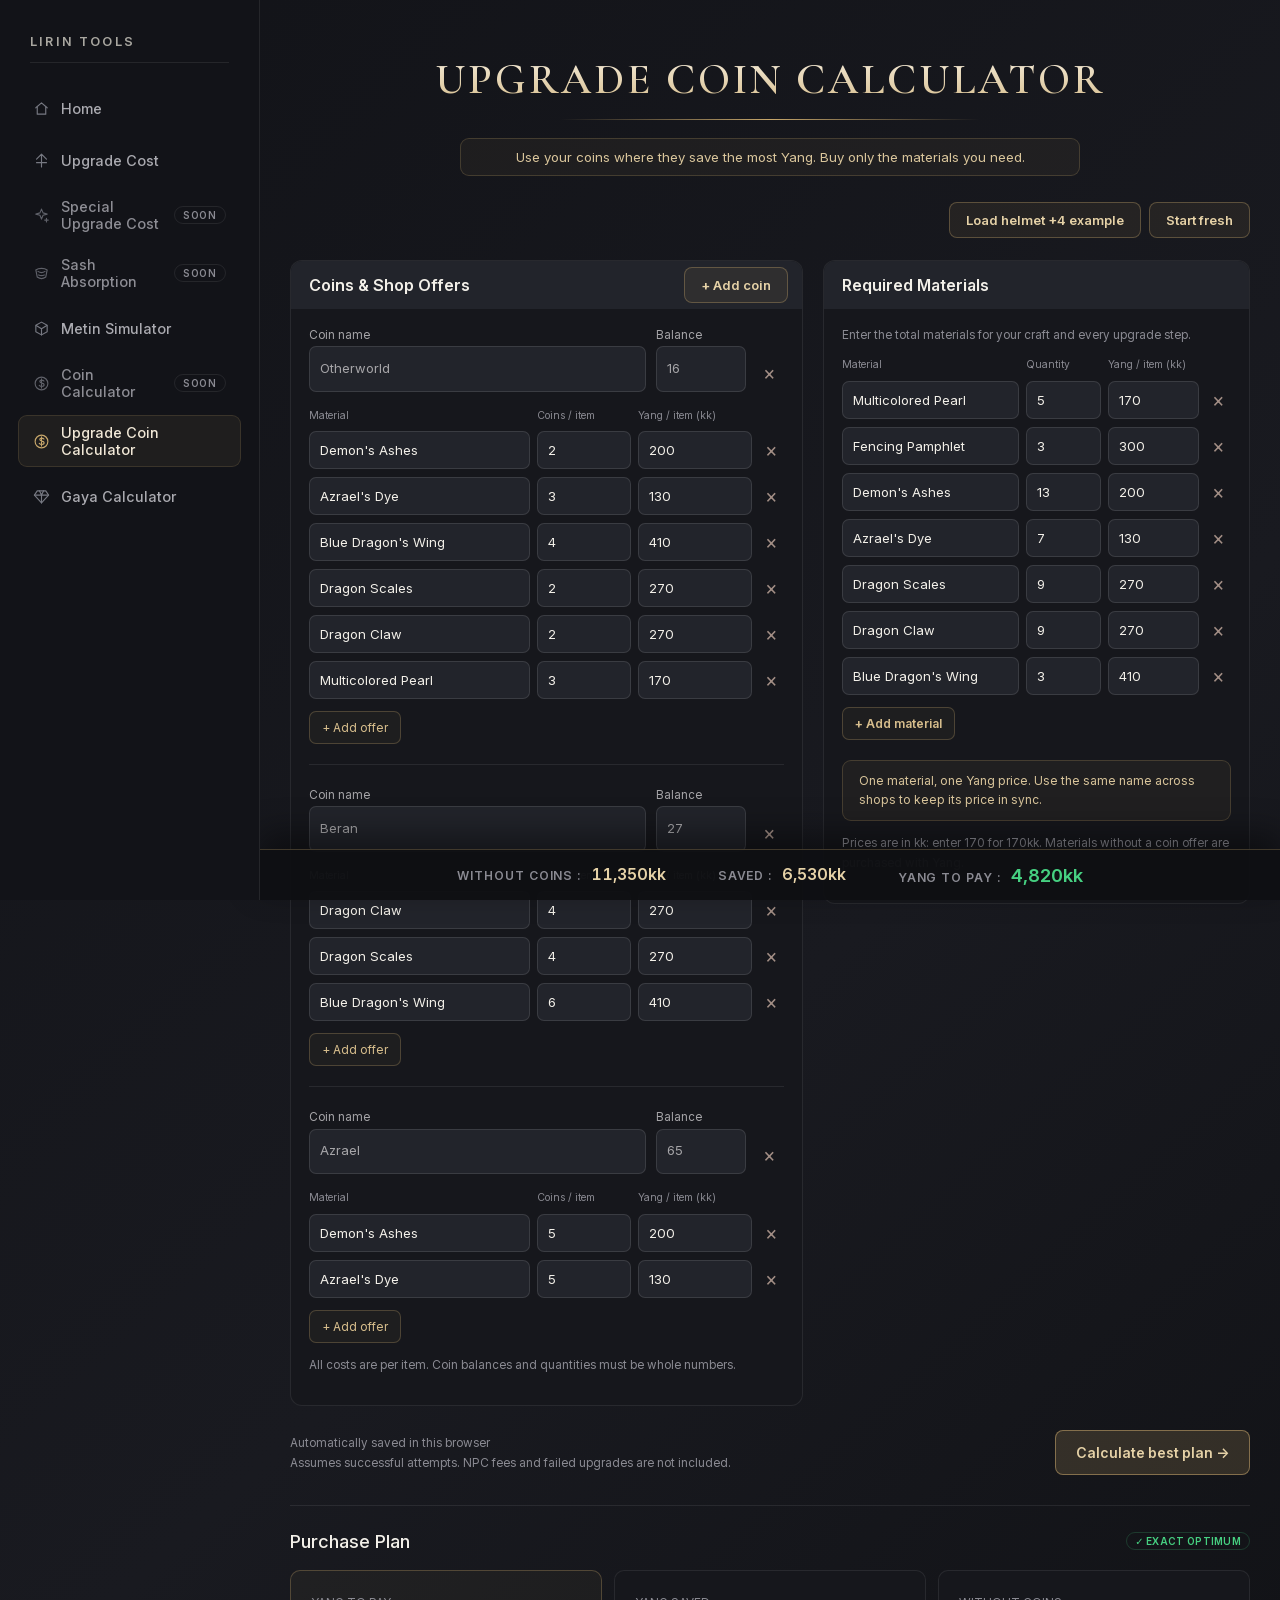
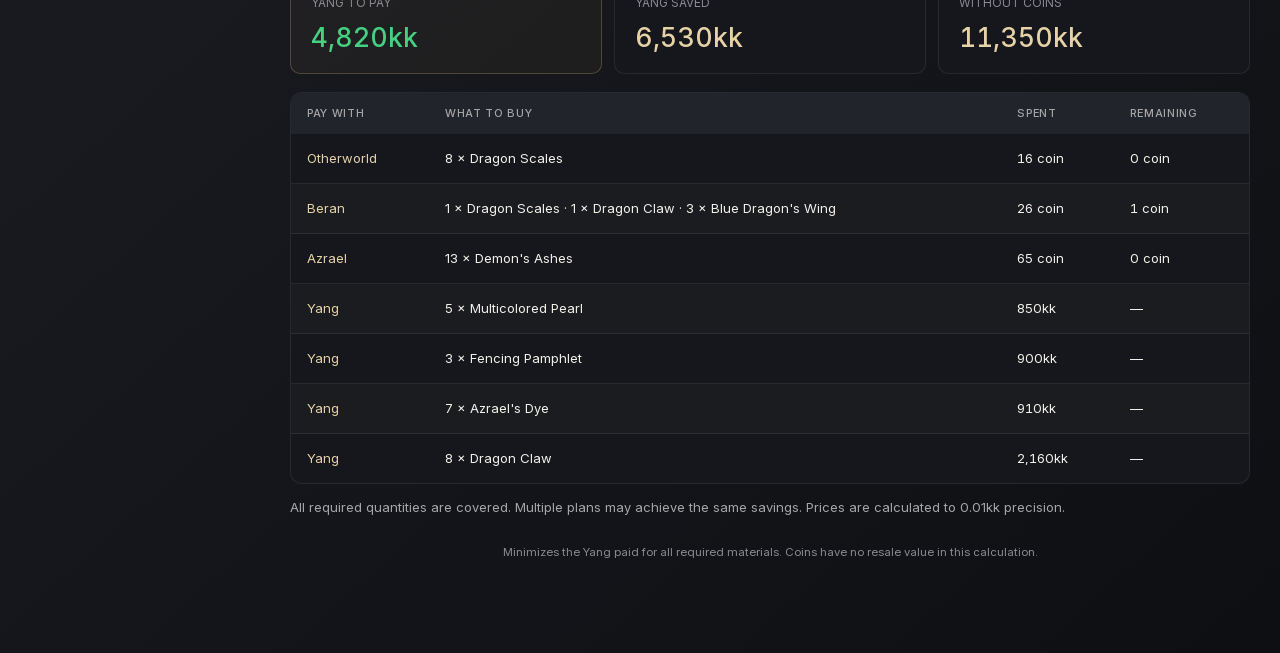
==== upgrade-coin-calculator/index.html @ 426945cb "Add files via upload" ====
<!DOCTYPE html>
<html lang="en">
<head>
<meta charset="UTF-8">
<meta name="viewport" content="width=device-width, initial-scale=1.0">
<title>Upgrade Coin Calculator — LIRIN</title>
<meta name="description" content="Plan coin-shop purchases for your upgrades and minimize the Yang you pay.">
<meta property="og:type" content="website">
<meta property="og:title" content="Upgrade Coin Calculator — LIRIN">
<meta property="og:description" content="Plan coin-shop purchases for your upgrades and minimize the Yang you pay.">
<meta name="twitter:card" content="summary">
<meta name="theme-color" content="#0f1013">
<link rel="icon" href="/favicon.svg" type="image/svg+xml">
<link rel="preload" href="/fonts/inter-400.woff" as="font" type="font/woff" crossorigin>
<link rel="preload" href="/fonts/inter-500.woff" as="font" type="font/woff" crossorigin>
<link rel="preload" href="/fonts/inter-600.woff" as="font" type="font/woff" crossorigin>
<link rel="preload" href="/fonts/cormorant-600.woff" as="font" type="font/woff" crossorigin>
<link rel="stylesheet" href="/common.css">
<link rel="stylesheet" href="/upgrade-coin-calculator/calculator.css">
</head><body><div class="app-root"><nav id="sidebar"></nav><script src="/app.js"></script>
<main class="main uc"><div class="inner">
<h1>UPGRADE COIN CALCULATOR</h1><div class="line"></div>
<p class="note">Use your coins where they save the most Yang. Buy only the materials you need.</p>
<div class="toolbar"><button class="btn ghost" id="example">Load helmet +4 example</button><button class="btn ghost" id="clear">Start fresh</button></div>
<div class="layout"><section class="panel"><div class="sectionhead"><h2>Coins & Shop Offers</h2><button class="btn" id="addcoin">+ Add coin</button></div><div class="pbody"><div id="coins"></div><p class="tiny">All costs are per item. Coin balances and quantities must be whole numbers.</p></div></section>
<section class="panel"><h2>Required Materials</h2><div class="pbody"><p class="tiny">Enter the total materials for your craft and every upgrade step.</p><div class="need colheads"><span>Material</span><span>Quantity</span><span>Yang / item (kk)</span><span></span></div><div id="needs" class="rows"></div><button class="btn add ghost" id="addneed">+ Add material</button><p class="note smallnote">One material, one Yang price. Use the same name across shops to keep its price in sync.</p><p class="tiny">Prices are in kk: enter 170 for 170kk. Materials without a coin offer are purchased with Yang.</p></div></section></div>
<div class="actions"><div><span id="save" class="tiny">Automatically saved in this browser</span><div class="tiny">Assumes successful attempts. NPC fees and failed upgrades are not included.</div></div><button class="btn primary" id="calculate">Calculate best plan →</button></div>
<section id="result" class="result" aria-live="polite"></section><p class="footer">Minimizes the Yang paid for all required materials. Coins have no resale value in this calculation.</p></div>
<div class="summary"><div><span>Without coins :</span><b id="total-summary">—</b></div><div><span>Saved :</span><b id="saved-summary">—</b></div><div class="tot"><span>Yang to pay :</span><b id="pay-summary">—</b></div></div>
</main></div><datalist id="materials"></datalist><script src="/upgrade-coin-calculator/calculator.js" defer></script></body></html>
---- common.css ----
/* LIRIN — shared styles (included by every page: <link rel="stylesheet" href="/common.css">) */
/* fonts live on the site itself (/fonts): no Google request, no render-blocking CSS from another domain */
@font-face{font-family:"Inter";font-weight:400;font-style:normal;font-display:swap;src:url(/fonts/inter-400.woff) format("woff")}
@font-face{font-family:"Inter";font-weight:500;font-style:normal;font-display:swap;src:url(/fonts/inter-500.woff) format("woff")}
@font-face{font-family:"Inter";font-weight:600;font-style:normal;font-display:swap;src:url(/fonts/inter-600.woff) format("woff")}
@font-face{font-family:"Cormorant Garamond";font-weight:600;font-style:normal;font-display:swap;src:url(/fonts/cormorant-600.woff) format("woff")}
/* while Inter loads, Arial is stretched to Inter's size, so the layout does not move when the real font appears */
@font-face{font-family:"Inter Fallback";src:local("Arial");size-adjust:107.6%;ascent-override:90.2%;descent-override:22.5%;line-gap-override:0%}
:root{--gold:#c7a76b;--bg:#0f1013;--line:rgba(255,255,255,.08);--text:#f3f0e9;--muted:#a6a5a8;--dim:#8a8a92;--green:#46d081;--serif:"Cormorant Garamond",Georgia,"Times New Roman",serif;--sans:"Inter","Inter Fallback",ui-sans-serif,system-ui,-apple-system,"Segoe UI",sans-serif;color-scheme:dark}
*{box-sizing:border-box}
html{background:var(--bg)}
body{margin:0;background:var(--bg);color:var(--text);font-family:var(--sans);-webkit-font-smoothing:antialiased}
button,input{font:inherit;color:inherit}
button{touch-action:manipulation}
:focus-visible{outline:2px solid #d8bd83;outline-offset:3px}
.ic{fill:none;stroke:currentColor;stroke-width:1.6;stroke-linecap:round;stroke-linejoin:round}
.app-root{display:flex;min-height:100svh;background:linear-gradient(138deg,#121318,#191a20 50%,#0e0f12)}

/* sidebar (markup is generated by /app.js) */
.sidebar{position:sticky;top:0;z-index:6;flex:0 0 260px;align-self:flex-start;height:100svh;display:flex;flex-direction:column;gap:6px;padding:34px 18px;background:#121318;border-right:1px solid var(--line)}
.nav-label{margin:0 12px 16px;padding-bottom:13px;border-bottom:1px solid var(--line);color:#a9a7a0;font-size:.8rem;font-weight:600;letter-spacing:.17em;text-transform:uppercase}
.nav-item{display:flex;align-items:center;gap:11px;min-height:46px;padding:0 14px;border:1px solid transparent;border-radius:9px;color:#aaaab0;font-size:.9rem;font-weight:500;text-decoration:none;transition:color .18s,background .18s,border-color .18s}
.nav-item .ic{width:17px;height:17px;flex:none;color:#777982;transition:color .18s}
a.nav-item:hover,.nav-item.is-active{color:#f1e8d7;border-color:rgba(199,167,107,.16);background:rgba(199,167,107,.075)}
a.nav-item:hover .ic,.nav-item.is-active .ic{color:var(--gold)}
.nav-item.is-soon{color:#8d8d94;cursor:default}
.nav-item.is-soon .ic{color:#5f6169}
.badge{margin-left:auto;padding:2px 8px;border:1px solid var(--line);border-radius:20px;color:var(--dim);font-size:.62rem;font-weight:600;letter-spacing:.08em;text-transform:uppercase}

/* page shell used by the tool pages */
.main{flex:1;min-width:0;display:flex;flex-direction:column;min-height:100svh}
.inner{width:min(100%,1000px);margin:0 auto;padding:clamp(34px,6vh,60px) clamp(14px,3vw,30px) 40px}
.inner h1{margin:0;text-align:center;font-family:var(--serif);font-size:clamp(2rem,4.4vw,2.9rem);font-weight:600;letter-spacing:.1em;background:linear-gradient(180deg,#f5eddd,#d6bd8c);-webkit-background-clip:text;background-clip:text;-webkit-text-fill-color:transparent}
.line{width:min(420px,70%);height:1px;margin:14px auto 18px;background:linear-gradient(90deg,transparent,var(--gold),transparent)}

/* always-visible cost bar */
.summary{position:sticky;bottom:0;z-index:5;margin-top:auto;display:flex;flex-wrap:wrap;justify-content:center;gap:8px clamp(18px,4vw,52px);padding:14px 20px;background:rgba(15,16,19,.97);border-top:1px solid rgba(199,167,107,.28);box-shadow:0 -14px 34px rgba(0,0,0,.45)}
.summary div{display:flex;align-items:baseline;gap:10px}
.summary span{color:var(--dim);font-size:.76rem;font-weight:600;letter-spacing:.08em;text-transform:uppercase}
.summary b{color:#e6d2a7;font-size:1rem;font-weight:600}
.summary .tot b{color:var(--green);font-size:1.15rem}

/* ===== components shared by the tool pages (a page can still override any of these in its own <style>) ===== */
[hidden]{display:none!important}
.sr{position:absolute;width:1px;height:1px;overflow:hidden;clip:rect(0 0 0 0);white-space:nowrap}
.note{margin:0 auto 22px;max-width:620px;padding:10px 16px;border:1px solid rgba(199,167,107,.22);border-radius:9px;background:rgba(199,167,107,.06);color:#d9c59b;font-size:.84rem;text-align:center}
.panel{margin-top:18px;overflow:hidden;border:1px solid var(--line);border-radius:12px;background:#16171c}
.panel h2{margin:0;padding:14px 18px;background:#22242b;font-size:1rem;font-weight:600}
.pbody{padding:16px 18px 18px}
.btns{display:flex;flex-wrap:wrap;gap:10px}
.btn{padding:9px 16px;border:1px solid rgba(199,167,107,.35);border-radius:8px;background:rgba(199,167,107,.08);color:#e6d2a7;font-size:.82rem;font-weight:600;cursor:pointer}.btn:hover{background:rgba(199,167,107,.15)}
.summary b,.qn{font-variant-numeric:tabular-nums}

/* picture frame: initials show only when the picture is missing */
.slot{position:relative;display:inline-grid;place-items:center;flex:none;width:38px;height:38px;border:1px solid rgba(255,255,255,.1);border-radius:9px;background:linear-gradient(180deg,#2b2d35,#202228);box-shadow:inset 0 1px 0 rgba(255,255,255,.05);color:#d6bd8c;font-size:.74rem;font-weight:600}
.slot img{position:absolute;inset:4px;width:calc(100% - 8px);height:calc(100% - 8px);object-fit:contain;transition:opacity .15s}
.slot>i{display:none;font-style:normal}.slot.no>i{display:block}
.slot img:not(.ok){opacity:0}

/* unit price rows */
.prow{display:flex;flex-wrap:wrap;justify-content:space-between;align-items:center;gap:14px;margin-top:12px;padding:14px 16px;border-radius:9px;background:rgba(255,255,255,.035)}
.pin{width:min(100%,310px);overflow:hidden;border:1px solid var(--line);border-radius:10px;background:#22242b}
.pin.bad{border-color:#e0875a}
.er{padding:0 14px 8px;color:#e0875a;font-size:.75rem}
.pin label{display:flex;align-items:center;gap:8px;padding-right:14px}
.pin input{flex:1;min-width:0;padding:12px 14px;border:0;background:none;font-size:.95rem}.pin em{color:var(--dim);font-size:.85rem;font-style:normal}
.pn{display:flex;align-items:center;gap:10px;padding:9px 14px;background:#1b1c22;color:var(--muted);font-size:.8rem}.qn{color:var(--text);font-weight:600}
.pv{font-size:.9rem;line-height:1.7}.u{color:#e0875a}.t{color:var(--green)}

@media(max-width:700px){
  .app-root{flex-direction:column}
  .sidebar{position:relative;flex:none;width:100%;height:auto;flex-direction:row;align-items:center;gap:7px;padding:10px 12px;overflow-x:auto;border-right:0;border-bottom:1px solid var(--line)}
  .nav-label{flex:none;margin:0 8px 0 2px;padding:0;border:0;font-size:.7rem}
  .nav-item{flex:none;min-height:36px;gap:7px;padding:0 9px;font-size:.78rem;white-space:nowrap}
  .nav-item .ic{width:15px;height:15px}
  .badge{display:none}
  .summary{padding:10px 12px;gap:4px 16px}
  .summary div{flex-direction:column;gap:0;align-items:center}
}
@media(prefers-reduced-motion:reduce){*{transition-duration:.01ms!important}}

/* skip link (added by /app.js on the tool pages) */
.skip{position:absolute;left:-9999px;top:8px;z-index:20;padding:8px 14px;border-radius:6px;background:var(--gold);color:#17130d;font-weight:600;text-decoration:none}
.skip:focus{left:8px}
main:focus{outline:none}

/* smooth page changes: the sidebar stays put, the content cross-fades (browsers without support just navigate normally) */
@view-transition{navigation:auto}
.sidebar{view-transition-name:sidebar}
::view-transition-group(root){animation-duration:.2s}
@media(prefers-reduced-motion:reduce){@view-transition{navigation:none}}

/* phones: inputs under 16px make iOS Safari zoom the page when you tap them */
@media(hover:none) and (pointer:coarse){.app-root input{font-size:16px!important}}
---- upgrade-coin-calculator/calculator.css ----
/* Scoped to this page; shared LIRIN components stay unchanged. */
.uc .inner{width:min(100%,1380px)}
.uc .inner h1{font-size:clamp(1.8rem,3.4vw,2.65rem);letter-spacing:.07em}
.uc .toolbar{display:flex;justify-content:flex-end;flex-wrap:wrap;gap:8px;margin:26px 0 4px}
.uc .layout{display:grid;grid-template-columns:minmax(0,1.2fr) minmax(0,1fr);gap:20px;align-items:start}
.uc .sectionhead{display:flex;align-items:center;justify-content:space-between;gap:10px;background:#22242b;padding-right:14px}
.uc .sectionhead h2{background:none;min-width:0}
.uc .sectionhead>button{flex:none}
.uc .coin{padding:20px 0;border-bottom:1px solid var(--line)}
.uc .coin:first-child{padding-top:0}.uc .coin:last-child{border-bottom:0;padding-bottom:0}
.uc .coinhead{display:grid;grid-template-columns:minmax(0,1fr) 90px 28px;gap:10px;align-items:end;margin-bottom:16px}
.uc label{display:block;font-size:.73rem;color:var(--muted);line-height:1.8}
.uc input{width:100%;min-width:0;padding:10px;border:1px solid rgba(255,255,255,.11);border-radius:7px;background:#22242b;font-size:.82rem}
.uc input:hover{border-color:rgba(199,167,107,.35)}
.uc input:focus{border-color:var(--gold);outline:1px solid var(--gold);outline-offset:0}
.uc input[type=number]{appearance:textfield}
.uc input::-webkit-inner-spin-button{appearance:none}
.uc .rows{display:grid;gap:8px}
.uc .offer,.uc .need{display:grid;grid-template-columns:minmax(0,1.65fr) minmax(55px,.7fr) minmax(65px,.85fr) 25px;gap:7px;align-items:center}
.uc .colheads{margin-bottom:8px;font-size:.65rem;line-height:1.5;color:var(--dim)}
.uc .remove{border:0;background:none;color:#a28e85;cursor:pointer;font-size:1.2rem;padding:7px 0;border-radius:5px}
.uc .remove:hover{color:#e0875a;background:rgba(224,135,90,.08)}
.uc .add{margin-top:12px;border:1px solid rgba(199,167,107,.28);border-radius:7px;padding:8px 12px;color:#d6bd8c;background:rgba(199,167,107,.05);font-size:.76rem;cursor:pointer}
.uc .tiny{font-size:.74rem;color:var(--dim);line-height:1.7}
.uc p.tiny{margin:12px 0}.uc .pbody>p.tiny:first-child{margin-top:0}
.uc .smallnote{margin:20px 0 0;text-align:left;font-size:.76rem;line-height:1.6}
.uc .actions{display:flex;justify-content:space-between;align-items:center;gap:16px;margin:24px 0 30px}
.uc .primary{background:rgba(199,167,107,.18);border-color:rgba(199,167,107,.55);padding:13px 20px;font-size:.88rem;white-space:nowrap}
.uc .primary:hover{background:rgba(199,167,107,.25)}
.uc button:disabled{cursor:wait;opacity:.65}
.uc .result{border-top:1px solid var(--line);padding-top:24px}
.uc .result>.sectionhead{padding:0;background:none}
.uc .result>.sectionhead h2{font-size:1.15rem;font-weight:500;margin:0;padding:0}
.uc .result .badge{color:var(--green);border-color:rgba(70,208,129,.2);font-size:.62rem;letter-spacing:.03em}
.uc .stats{display:grid;grid-template-columns:repeat(3,minmax(0,1fr));gap:12px;margin:18px 0}
.uc .stat{padding:20px;background:#16171c;border:1px solid var(--line);border-radius:10px}
.uc .stat:first-child{border-color:rgba(199,167,107,.3);background:rgba(199,167,107,.05)}
.uc .stat strong{display:block;margin-top:8px;color:#e6d2a7;font-size:1.65rem;font-weight:500;font-variant-numeric:tabular-nums;overflow-wrap:anywhere}
.uc .stat:first-child strong{color:var(--green)}
.uc .tablewrap{overflow:auto}
.uc table{width:100%;border-collapse:collapse;text-align:left;font-size:.82rem;line-height:1.6}
.uc th{padding:12px 16px;background:#22242b;color:var(--muted);font-size:.68rem;font-weight:500;text-transform:uppercase;letter-spacing:.06em}
.uc td{padding:14px 16px;border-bottom:1px solid var(--line);vertical-align:top}
.uc tr:last-child td{border-bottom:0}.uc tr:nth-child(even){background:rgba(255,255,255,.02)}
.uc td:first-child{color:#e6d2a7}.uc td:nth-last-child(-n+2){white-space:nowrap;font-variant-numeric:tabular-nums}
.uc .error{color:#e0875a;font-size:.86rem;line-height:1.7}
.uc .footer{margin:24px 0 0;color:var(--dim);font-size:.72rem;line-height:1.7;text-align:center}
.uc #result>p{color:var(--muted);font-size:.82rem}.uc #result>p.error{color:#e0875a}
@media(min-width:701px){.sidebar .nav-item{padding-top:8px;padding-bottom:8px}}
@media(max-width:1200px){.uc .layout{grid-template-columns:1fr}.uc .coinhead{grid-template-columns:minmax(0,1fr) 110px 28px}}
@media(max-width:700px){.uc .toolbar{justify-content:center}.uc .actions{align-items:stretch;flex-direction:column}.uc .primary{width:100%}.uc .stat{padding:12px}.uc .stat strong{font-size:1.25rem}.uc .stats{gap:7px}.uc .stat .tiny{font-size:.62rem}.uc .pbody{padding:14px 12px}.uc .sectionhead h2{padding:14px 12px;font-size:.91rem}.uc .sectionhead>.btn{padding:8px 10px;font-size:.75rem}.uc .result .badge{display:block}.uc td,.uc th{padding:12px}.uc table{min-width:520px}.uc .summary b{font-size:.86rem}}
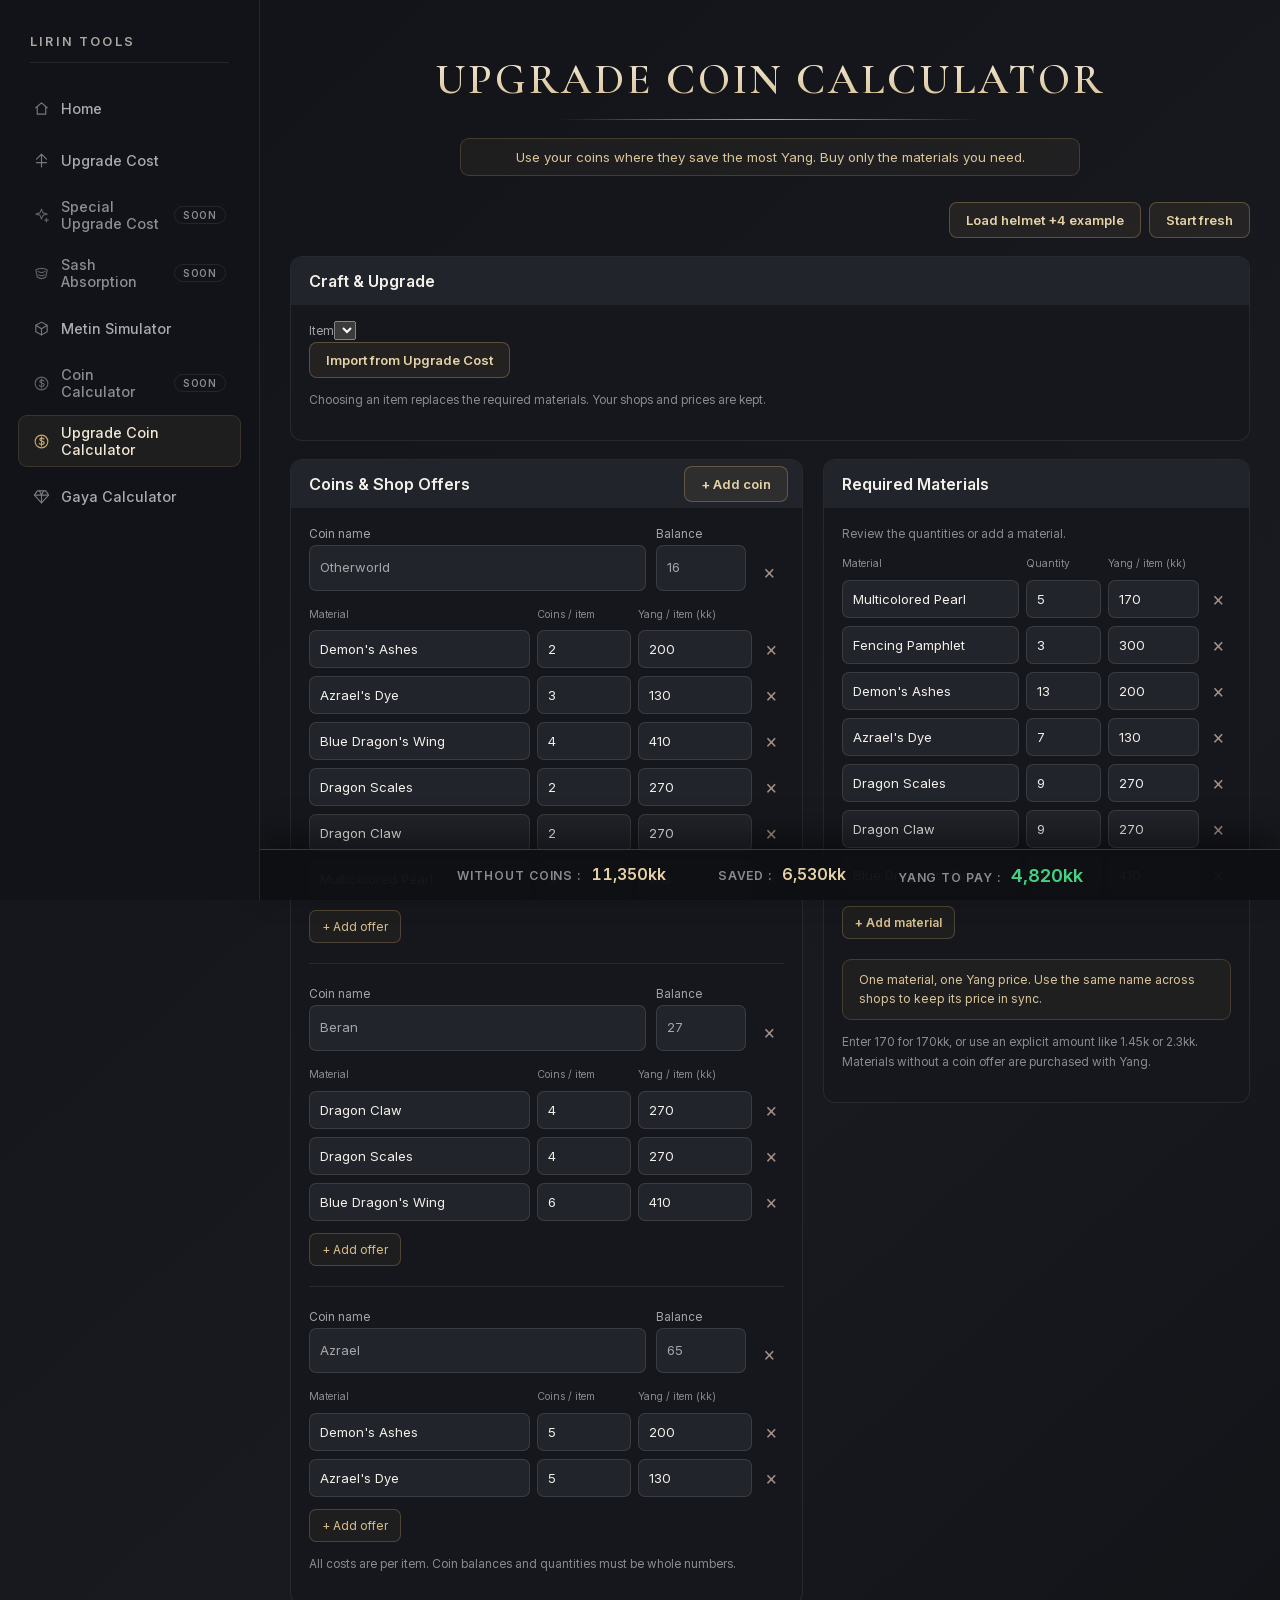
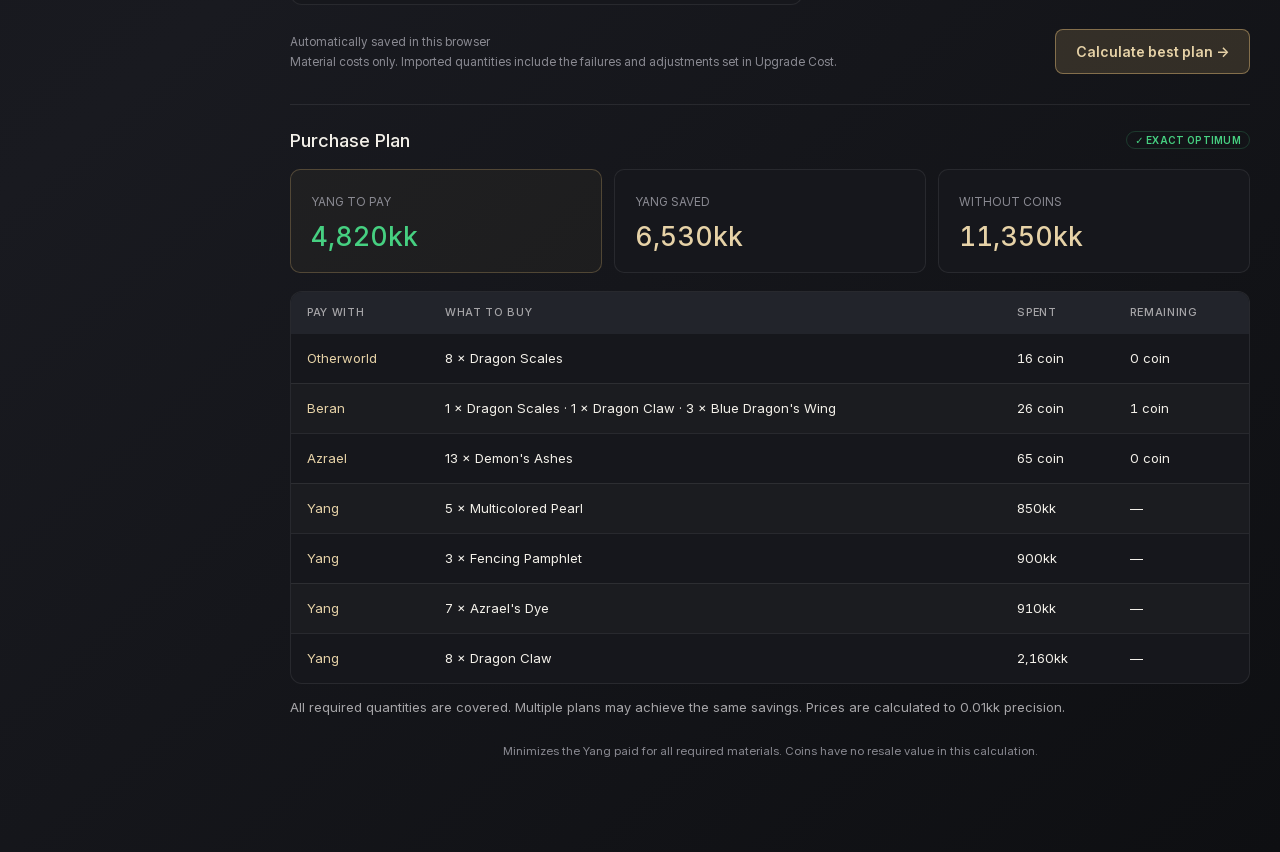
==== commit 017d6a06: "Enhance Required Materials section in index.html Updated the Required Materials section to allow for" ====
--- a/upgrade-coin-calculator/index.html
+++ b/upgrade-coin-calculator/index.html
@@ -22,9 +22,16 @@
 <h1>UPGRADE COIN CALCULATOR</h1><div class="line"></div>
 <p class="note">Use your coins where they save the most Yang. Buy only the materials you need.</p>
 <div class="toolbar"><button class="btn ghost" id="example">Load helmet +4 example</button><button class="btn ghost" id="clear">Start fresh</button></div>
+<section class="panel recipe"><h2>Craft &amp; Upgrade</h2><div class="pbody">
+<div class="pickers"><label>Item<select id="item"></select></label>
+<label id="target-label" hidden>Craft through<select id="target" aria-label="Include craft through level"></select></label>
+<button class="btn ghost" id="import">Import from Upgrade Cost</button></div>
+<div id="steps" role="group" aria-label="Included steps"></div>
+<p id="recipe-note" class="tiny">Choosing an item replaces the required materials. Your shops and prices are kept.</p>
+</div></section>
 <div class="layout"><section class="panel"><div class="sectionhead"><h2>Coins & Shop Offers</h2><button class="btn" id="addcoin">+ Add coin</button></div><div class="pbody"><div id="coins"></div><p class="tiny">All costs are per item. Coin balances and quantities must be whole numbers.</p></div></section>
-<section class="panel"><h2>Required Materials</h2><div class="pbody"><p class="tiny">Enter the total materials for your craft and every upgrade step.</p><div class="need colheads"><span>Material</span><span>Quantity</span><span>Yang / item (kk)</span><span></span></div><div id="needs" class="rows"></div><button class="btn add ghost" id="addneed">+ Add material</button><p class="note smallnote">One material, one Yang price. Use the same name across shops to keep its price in sync.</p><p class="tiny">Prices are in kk: enter 170 for 170kk. Materials without a coin offer are purchased with Yang.</p></div></section></div>
-<div class="actions"><div><span id="save" class="tiny">Automatically saved in this browser</span><div class="tiny">Assumes successful attempts. NPC fees and failed upgrades are not included.</div></div><button class="btn primary" id="calculate">Calculate best plan →</button></div>
+<section class="panel"><h2>Required Materials</h2><div class="pbody"><p class="tiny">Review the quantities or add a material.</p><div class="need colheads"><span>Material</span><span>Quantity</span><span>Yang / item (kk)</span><span></span></div><div id="needs" class="rows"></div><button class="btn add ghost" id="addneed">+ Add material</button><p class="note smallnote">One material, one Yang price. Use the same name across shops to keep its price in sync.</p><p class="tiny">Enter 170 for 170kk, or use an explicit amount like 1.45k or 2.3kk. Materials without a coin offer are purchased with Yang.</p></div></section></div>
+<div class="actions"><div><span id="save" class="tiny">Automatically saved in this browser</span><div class="tiny">Material costs only. Imported quantities include the failures and adjustments set in Upgrade Cost.</div></div><button class="btn primary" id="calculate">Calculate best plan →</button></div>
 <section id="result" class="result" aria-live="polite"></section><p class="footer">Minimizes the Yang paid for all required materials. Coins have no resale value in this calculation.</p></div>
 <div class="summary"><div><span>Without coins :</span><b id="total-summary">—</b></div><div><span>Saved :</span><b id="saved-summary">—</b></div><div class="tot"><span>Yang to pay :</span><b id="pay-summary">—</b></div></div>
-</main></div><datalist id="materials"></datalist><script src="/upgrade-coin-calculator/calculator.js" defer></script></body></html>+</main></div><datalist id="materials"></datalist><script src="/upgrade-cost/data.js" defer></script><script src="/upgrade-cost/recipe.js" defer></script><script src="/upgrade-coin-calculator/calculator.js" defer></script></body></html>
